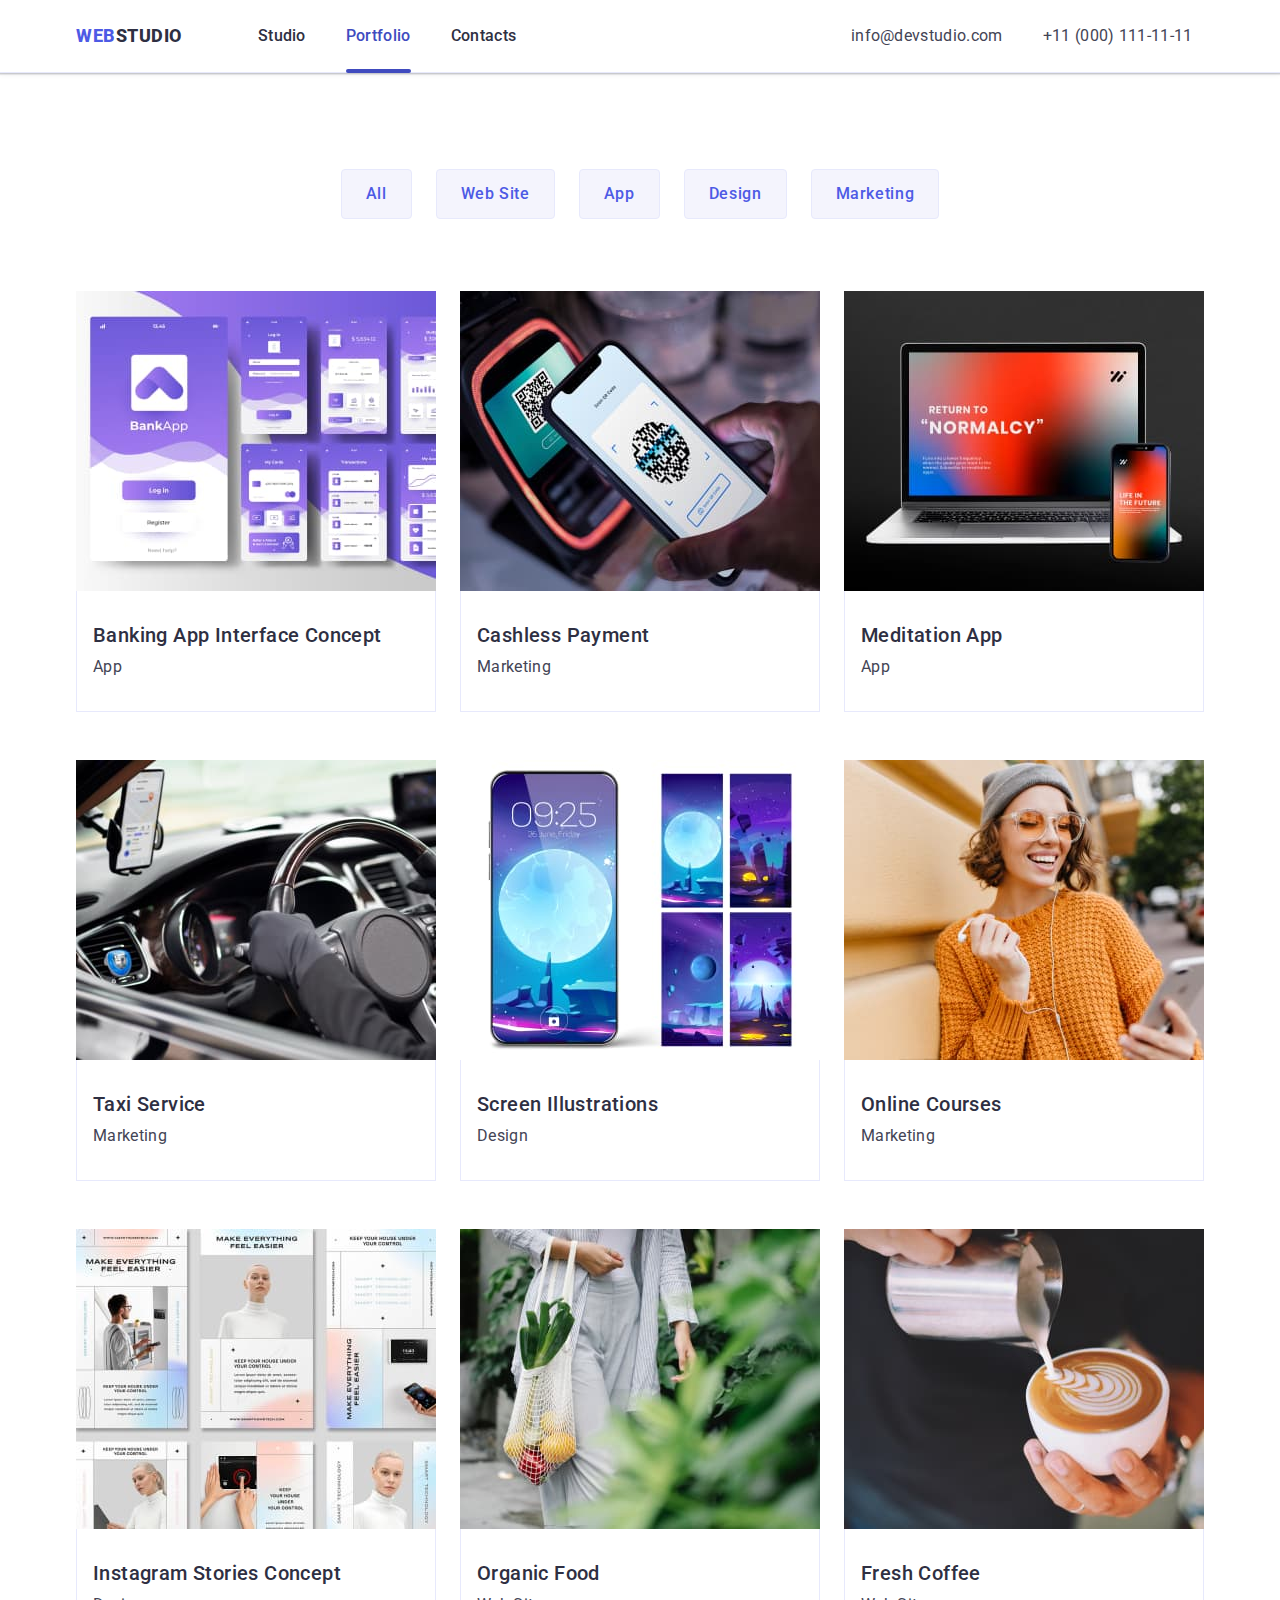
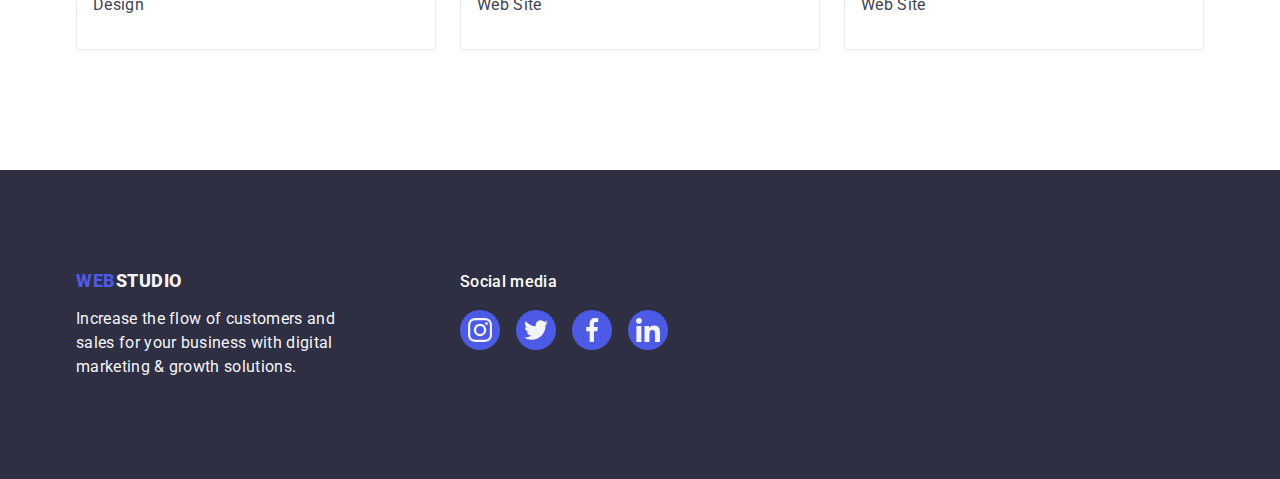
==== portfolio.html @ 7ac7cd2d "Initial commit" ====
<!DOCTYPE html>
<html lang="en">
  <head>
    <meta charset="UTF-8" />
    <meta http-equiv="X-UA-Compatible" content="IE=edge" />
    <meta name="webstudio" content="about company webstudio" />
    <title>homework4</title>
    <!-- Fonts -->
    <link rel="preconnect" href="https://fonts.googleapis.com" />
    <link rel="preconnect" href="https://fonts.gstatic.com" crossorigin />
    <link
      href="https://fonts.googleapis.com/css2?family=Raleway:wght@800&family=Roboto:wght@400;500;700;900&display=swap"
      rel="stylesheet" />
    <!-- Styles -->
    <link rel="stylesheet" href="./css/modern-normalize.min.css" />
    <link rel="stylesheet" href="./css/style.css" />
  </head>
  <body>
    <!-- Header -->
    <header class="header">
      <div class="header-top container">
        <nav class="navigation">
          <a class="logo-web link" href="./index.html">Web<span class="logo-studio">Studio</span></a>
          <ul class="header-nav list">
            <li class="nav-item">
              <a class="nav-link link" href="./index.html" target="_self">Studio</a>
            </li>
            <li class="nav-item">
              <a class="nav-link link after-active" href="./portfolio.html" target="_self">Portfolio</a>
            </li>
            <li class="nav-item"><a class="nav-link link" href="">Contacts</a></li>
          </ul>
        </nav>
        <address class="contacts">
          <ul class="list">
            <li>
              <a class="contacts-link link" href="mailto:info@devstudio.com">info@devstudio.com</a>
            </li>
            <li>
              <a class="contacts-link link" href="tel:+110001111111">+11 (000) 111-11-11</a>
            </li>
          </ul>
        </address>
      </div>
    </header>

    <main>
      <!--Gallery portfolio-->
      <section class="gallery">
        <div class="container">
          <h1 class="visually-hidden">The work we do</h1>
          <ul class="button-list list">
            <li><button class="button-item" type="button">All</button></li>
            <li><button class="button-item" type="button">Web Site</button></li>
            <li><button class="button-item" type="button">App</button></li>
            <li><button class="button-item" type="button">Design</button></li>
            <li><button class="button-item" type="button">Marketing</button></li>
          </ul>
          <ul class="gallery-list list">
            <li class="gallery-item">
              <a class="link" href="">
                <div class="overlay-container">
                  <img src="./images/portfolio/bank-app.jpg" alt="mobile banking" width="360" height="300" />
                  <p class="overlay-text">
                    14 Stylish and User-Friendly App Design Concepts · Task Manager App · Calorie Tracker App
                    · Exotic Fruit Ecommerce App · Cloud Storage App
                  </p>
                </div>
                <div class="gallery-item-container">
                  <h2 class="gallery-title">Banking App Interface Concept</h2>
                  <p class="gallery-text">App</p>
                </div>
              </a>
            </li>
            <li class="gallery-item">
              <a class="link" href="">
                <div class="overlay-container">
                  <img
                    src="./images/portfolio/qr-payments.jpg"
                    alt="pay with phone"
                    width="360"
                    height="300" />
                  <p class="overlay-text">
                    14 Stylish and User-Friendly App Design Concepts · Task Manager App · Calorie Tracker App
                    · Exotic Fruit Ecommerce App · Cloud Storage App
                  </p>
                </div>
                <div class="gallery-item-container">
                  <h2 class="gallery-title">Cashless Payment</h2>
                  <p class="gallery-text">Marketing</p>
                </div>
              </a>
            </li>
            <li class="gallery-item">
              <a class="link" href="">
                <div class="overlay-container">
                  <img
                    src="./images/portfolio/maditation-app.jpg"
                    alt="laptop with apps"
                    width="360"
                    height="300" />
                  <p class="overlay-text">
                    14 Stylish and User-Friendly App Design Concepts · Task Manager App · Calorie Tracker App
                    · Exotic Fruit Ecommerce App · Cloud Storage App
                  </p>
                </div>
                <div class="gallery-item-container">
                  <h2 class="gallery-title">Meditation App</h2>
                  <p class="gallery-text">App</p>
                </div>
              </a>
            </li>
            <li class="gallery-item">
              <a class="link" href="">
                <div class="overlay-container">
                  <img src="./images/portfolio/taxi.jpg" alt="taxi with a phone" width="360" height="300" />
                  <p class="overlay-text">
                    14 Stylish and User-Friendly App Design Concepts · Task Manager App · Calorie Tracker App
                    · Exotic Fruit Ecommerce App · Cloud Storage App
                  </p>
                </div>
                <div class="gallery-item-container">
                  <h2 class="gallery-title">Taxi Service</h2>
                  <p class="gallery-text">Marketing</p>
                </div>
              </a>
            </li>
            <li class="gallery-item">
              <a class="link" href="">
                <div class="overlay-container">
                  <img
                    src="./images/portfolio/wallpapers.jpg"
                    alt="phone with illustration"
                    width="360"
                    height="300" />
                  <p class="overlay-text">
                    14 Stylish and User-Friendly App Design Concepts · Task Manager App · Calorie Tracker App
                    · Exotic Fruit Ecommerce App · Cloud Storage App
                  </p>
                </div>
                <div class="gallery-item-container">
                  <h2 class="gallery-title">Screen Illustrations</h2>
                  <p class="gallery-text">Design</p>
                </div>
              </a>
            </li>
            <li class="gallery-item">
              <a class="link" href="">
                <div class="overlay-container">
                  <img
                    src="./images/portfolio/online-courses.jpg"
                    alt="girl with a phone"
                    width="360"
                    height="300" />
                  <p class="overlay-text">
                    14 Stylish and User-Friendly App Design Concepts · Task Manager App · Calorie Tracker App
                    · Exotic Fruit Ecommerce App · Cloud Storage App
                  </p>
                </div>
                <div class="gallery-item-container">
                  <h2 class="gallery-title">Online Courses</h2>
                  <p class="gallery-text">Marketing</p>
                </div>
              </a>
            </li>
            <li class="gallery-item">
              <a class="link" href="">
                <div class="overlay-container">
                  <img
                    src="./images/portfolio/instagram.jpg"
                    alt="stories instagram"
                    width="360"
                    height="300" />
                  <p class="overlay-text">
                    14 Stylish and User-Friendly App Design Concepts · Task Manager App · Calorie Tracker App
                    · Exotic Fruit Ecommerce App · Cloud Storage App
                  </p>
                </div>
                <div class="gallery-item-container">
                  <h2 class="gallery-title">Instagram Stories Concept</h2>
                  <p class="gallery-text">Design</p>
                </div>
              </a>
            </li>
            <li class="gallery-item">
              <a class="link" href="">
                <div class="overlay-container">
                  <img
                    src="./images/portfolio/food-organic.jpg"
                    alt="fruits in a net"
                    width="360"
                    height="300" />
                  <p class="overlay-text">
                    14 Stylish and User-Friendly App Design Concepts · Task Manager App · Calorie Tracker App
                    · Exotic Fruit Ecommerce App · Cloud Storage App
                  </p>
                </div>
                <div class="gallery-item-container">
                  <h2 class="gallery-title">Organic Food</h2>
                  <p class="gallery-text">Web Site</p>
                </div>
              </a>
            </li>
            <li class="gallery-item">
              <a class="link" href="">
                <div class="overlay-container">
                  <img src="./images/portfolio/coffee.jpg" alt="a cup of coffee" width="360" height="300" />
                  <p class="overlay-text">
                    14 Stylish and User-Friendly App Design Concepts · Task Manager App · Calorie Tracker App
                    · Exotic Fruit Ecommerce App · Cloud Storage App
                  </p>
                </div>
                <div class="gallery-item-container">
                  <h2 class="gallery-title">Fresh Coffee</h2>
                  <p class="gallery-text">Web Site</p>
                </div>
              </a>
            </li>
          </ul>
        </div>
      </section>
    </main>
    <!-- Footer -->
    <footer class="footer-area">
      <div class="container">
        <div class="logo-text-container">
          <a class="logo-footer logo-web link" href="./index.html"
            >Web<span class="logo-studio-footer">Studio</span></a
          >
          <p class="footer-text">
            Increase the flow of customers and sales for your business with digital marketing & growth
            solutions.
          </p>
        </div>
        <div class="logo-text-container">
          <p class="footer-media">Social media</p>
          <ul class="list">
            <li class="icon-footer">
              <a class="social-link" href="https://www.instagram.com/" target="_blank">
                <svg width="24" height="24" class="team-icon-footer">
                  <use href="./images/icons.svg#icon-instagram"></use>
                </svg>
              </a>
            </li>
            <li class="icon-footer">
              <a class="social-link" href="https://twitter.com/?lang=uk" target="_blank">
                <svg width="24" height="24" class="team-icon-footer">
                  <use href="./images/icons.svg#icon-twitter"></use>
                </svg>
              </a>
            </li>
            <li class="icon-footer">
              <a class="social-link" href="https://www.facebook.com/" target="_blank">
                <svg width="24" height="24" class="team-icon-footer">
                  <use href="./images/icons.svg#icon-facebook"></use>
                </svg>
              </a>
            </li>
            <li class="icon-footer">
              <a class="social-link" href="https://www.linkedin.com/" target="_blank">
                <svg width="24" height="24" class="team-icon-footer">
                  <use href="./images/icons.svg#icon-linkedin"></use>
                </svg>
              </a>
            </li>
          </ul>
        </div>
      </div>
    </footer>
  </body>
</html>
---- css/style.css ----
:root {
  --hover-color: #404bbf;
  --main-brandcolor: #2e2f42;
  --main-backgroundcolor: #f4f4fd;
  --logo-buttonscolor: #4d5ae5;
  --main-white: #ffffff;
  --main-textcolor: #434455;
  --gallery-button-border: #e7e9fc;
  --gallery-item-border: #e7e9fc;
  --header-border-bottom: #e7e9fc;
  --customers-color: #8e8f99;
  --hoverfooter-link: #31d0aa;
  --modal-backgroundcolor: #fcfcfc;
}

/**
  |============================
  | Global 
  |============================
*/

.link {
  text-decoration: none;
}

.list {
  list-style: none;
}

h1,
h2,
h3,
h4,
h5,
h6,
p {
  margin-top: 0;
  margin-bottom: 0;
}

ul,
ol {
  margin-top: 0;
  margin-bottom: 0;
  padding-left: 0;
}

img {
  display: block;
  max-width: 100%;
  height: auto;
}

.container {
  margin: 0 auto;
  width: 1158px;
  padding: 0 15px;
}

body {
  font-family: "Roboto", sans-serif;
  background-color: var(--main-white);
  color: var(--main-textcolor);
}

/**
  |============================
  | Header
  |============================
*/

.logo-web {
  font-weight: 800;
  font-size: 18px;
  line-height: 1.17;
  letter-spacing: 0.03em;
  text-transform: uppercase;
  color: var(--logo-buttonscolor);
  margin-right: 76px;
}

.header {
  background-color: var(--main-white);
  border-bottom: 1px solid var(--header-border-bottom);
  box-shadow: 0px 2px 1px rgba(46, 47, 66, 0.08), 0px 1px 1px rgba(46, 47, 66, 0.16),
    0px 1px 6px rgba(46, 47, 66, 0.08);
}

.header-top {
  display: flex;
  align-items: center;
}

.navigation {
  display: flex;
  align-items: center;
}

.header-nav {
  display: flex;
  gap: 40px;
  width: 261px;
}

.logo-studio {
  color: var(--main-brandcolor);
}

.nav-link {
  display: block;
  font-weight: 500;
  font-size: 16px;
  line-height: 1.5;
  letter-spacing: 0.02em;
  color: var(--main-brandcolor);
  padding: 24px 0;
  position: relative;
  transition: color 250ms cubic-bezier(0.4, 0, 0.2, 1);
}

.nav-link:hover,
.nav-link:focus {
  color: var(--hover-color);
}
.nav-link:active {
  color: var(--hover-color);
}

.after-active::after {
  content: "";
  position: absolute;
  display: block;
  width: 100%;
  height: 4px;
  left: 0;
  bottom: -1px;
  border-radius: 2px;
  background-color: var(--hover-color);
}

.after-active {
  color: var(--hover-color);
}

.contacts {
  font-style: normal;
  padding-left: 332px;
}

.contacts .list {
  display: flex;
  gap: 40px;
}

.contacts-link {
  font-size: 16px;
  line-height: 1.5;
  letter-spacing: 0.02em;
  color: var(--main-textcolor);
  transition: color 250ms cubic-bezier(0.4, 0, 0.2, 1);
}
.contacts-link:hover,
.contacts-link:focus {
  color: var(--hover-color);
}

/**
  |============================
  | Hero section
  |============================
*/

.main-hero {
  background-color: var(--main-brandcolor);
  padding: 188px 0;
  background-image: linear-gradient(to bottom, rgba(46, 47, 66, 0.7), rgba(46, 47, 66, 0.7)),
    url(../images/people-office.jpg);
  background-repeat: no-repeat;
  background-position: center;
  background-size: cover;
  max-width: 1440px;
  margin: 0 auto;
}

.main-slogan {
  font-weight: 700;
  font-size: 56px;
  line-height: 1.07;
  text-align: center;
  letter-spacing: 0.02em;
  color: var(--main-white);
  max-width: 496px;
  margin: 0 auto;
  margin-bottom: 48px;
}

.order-button {
  background: var(--logo-buttonscolor);
  font-weight: 500;
  font-size: 16px;
  line-height: 1.5;
  letter-spacing: 0.04em;
  color: var(--main-white);
  cursor: pointer;
  display: block;
  margin: 0 auto;
  min-width: 169px;
  height: 56px;
  border-radius: 4px;
  border: none;
  transition: background-color 250ms cubic-bezier(0.4, 0, 0.2, 1);
}
.order-button:hover,
.order-button:focus {
  background: var(--hover-color);
}

/**
  |============================
  | Benefits section
  |============================
*/

.visually-hidden {
  position: absolute;
  width: 1px;
  height: 1px;
  margin: -1px;
  border: 0;
  padding: 0;
  white-space: nowrap;
  clip-path: inset(100%);
  clip: rect(0 0 0 0);
  overflow: hidden;
}

.advantages-title {
  font-weight: 500;
  font-size: 20px;
  line-height: 1.2;
  letter-spacing: 0.02em;
  color: var(--main-brandcolor);
  margin-bottom: 8px;
}

.advantages-text {
  font-size: 16px;
  line-height: 1.5;
  letter-spacing: 0.02em;
}

.advantages .list {
  display: flex;
  gap: 24px;
}

.advantages-item:last-child {
  margin-right: 0;
}

.list .advantages-item {
  width: calc((100%-72px) / 4);
}

.advantages {
  padding: 120px 0;
}

.icon-advantage {
  display: inline-block;
  width: 64px;
  height: 64px;
}

.icon-advantages-container {
  display: flex;
  border-radius: 4px;
  justify-content: center;
  align-items: center;
  background-color: var(--main-backgroundcolor);
  margin-bottom: 8px;
  height: 112px;
}

/**
  |============================
  | Examples section
  |============================
*/

.second-title {
  font-weight: 700;
  font-size: 36px;
  line-height: 1.11;
  text-align: center;
  letter-spacing: 0.02em;
  text-transform: capitalize;
  color: var(--main-brandcolor);
  padding-bottom: 72px;
}

.examples {
  padding-bottom: 120px;
}

.examples .list {
  display: flex;
  gap: 24px;
}

.example-item {
  width: calc((100%-48px) / 3);
}

.example-item:last-child {
  margin-right: 0;
}

/**
  |============================
  | About-team section
  |============================
*/

.about-team {
  background-color: var(--main-backgroundcolor);
}

.team-title {
  font-weight: 700;
  font-size: 36px;
  line-height: 1.11;
  letter-spacing: 0.02em;
  text-align: center;
  text-transform: capitalize;
  color: var(--main-brandcolor);
  margin-bottom: 72px;
}

.team-members {
  background-color: var(--main-white);
  border-radius: 0px 0px 4px 4px;
  box-shadow: 0px 1px 6px rgba(46, 47, 66, 0.08), 0px 1px 1px rgba(46, 47, 66, 0.16),
    0px 2px 1px rgba(46, 47, 66, 0.08);
}

.members-name {
  font-weight: 500;
  font-size: 20px;
  line-height: 1.2;
  text-align: center;
  letter-spacing: 0.02em;
  color: var(--main-brandcolor);
  margin-bottom: 8px;
}

.members-position {
  font-size: 16px;
  line-height: 1.5;
  text-align: center;
  letter-spacing: 0.02em;
  margin-bottom: 8px;
}

.about-team {
  padding-top: 120px;
  padding-bottom: 120px;
}

.about-team .list {
  display: flex;
  gap: 24px;
  justify-content: center;
}

.team-members:last-child {
  margin-right: 0;
}

.team-members {
  width: calc((100%-72px) / 4);
}

.member-container {
  padding: 32px 0;
}

.member-icon {
  width: 40px;
  height: 40px;
}

.member-social {
  display: flex;
  width: 100%;
  height: 100%;
  background-color: var(--logo-buttonscolor);
  align-items: center;
  justify-content: center;
  border-radius: 50%;
  transition: background-color 250ms cubic-bezier(0.4, 0, 0.2, 1);
}

.member-icon a:hover,
.member-icon a:focus {
  background-color: var(--hover-color);
}

.team-icon {
  fill: var(--main-backgroundcolor);
}

/**
  |============================
  | Costomers section
  |============================
*/

.customers-section {
  padding-top: 120px;
  padding-bottom: 120px;
}

.customers-section .list {
  display: flex;
  justify-content: center;
  gap: 24px;
}

.customers-item:last-child {
  margin-right: 0;
}

.customers-item {
  width: calc((100% - 120px) / 6);
  height: 88px;
}

.customers-point {
  border: 1px solid var(--customers-color);
  border-radius: 4px;
  display: flex;
  width: 100%;
  height: 100%;
  justify-content: center;
  align-items: center;
  color: var(--customers-color);
  transition: border-color 250ms cubic-bezier(0.4, 0, 0.2, 1), color 250ms cubic-bezier(0.4, 0, 0.2, 1);
}

.customers-point:hover,
.customers-point:focus,
.customers-point:active {
  color: var(--hover-color);
  border-color: var(--hover-color);
}

.point-icon {
  fill: currentColor;
}

/**
  |============================
  | Footer
  |============================
*/

.footer-area {
  background-color: var(--main-brandcolor);
  padding: 100px 0;
}

.footer-text {
  font-size: 16px;
  line-height: 1.5;
  letter-spacing: 0.02em;
  color: var(--main-backgroundcolor);
  max-width: 264px;
}

.footer-media {
  font-weight: 500;
  font-size: 16px;
  line-height: 1.5;
  letter-spacing: 0.02em;
  color: var(--main-white);
  margin-bottom: 16px;
}

.logo-studio-footer {
  color: var(--main-backgroundcolor);
}

.logo-footer {
  display: inline-block;
  margin-bottom: 16px;
}

.footer-area .container {
  display: flex;
  align-items: baseline;
}

.logo-text-container {
  margin-right: 120px;
}

.footer-area .list {
  display: flex;
  gap: 16px;
}

.icon-footer {
  width: 40px;
  height: 40px;
}

.team-icon-footer {
  fill: var(--main-backgroundcolor);
}

.social-link:hover,
.social-link:focus {
  background-color: var(--hoverfooter-link);
}

.social-link {
  width: 100%;
  height: 100%;
  display: flex;
  align-items: center;
  justify-content: center;
  border-radius: 50%;
  background-color: var(--logo-buttonscolor);
  transition: background-color 250ms cubic-bezier(0.4, 0, 0.2, 1);
}

/**
  |============================
  | Gallery portfolio
  |============================
*/

.button-item {
  cursor: pointer;
  background-color: var(--main-backgroundcolor);
  color: var(--logo-buttonscolor);
  font-weight: 500;
  font-size: 16px;
  line-height: 1.5;
  text-align: center;
  letter-spacing: 0.04em;
  border: 1px solid var(--gallery-button-border);
  border-radius: 4px;
  padding: 12px 24px;
  transition: color 250ms cubic-bezier(0.4, 0, 0.2, 1), background-color 250ms cubic-bezier(0.4, 0, 0.2, 1),
    border-color 250ms cubic-bezier(0.4, 0, 0.2, 1), box-shadow 250ms cubic-bezier(0.4, 0, 0.2, 1);
}

.button-item:hover,
.button-item:focus {
  background-color: var(--hover-color);
  color: var(--main-white);
  border: 1px solid transparent;
  box-shadow: 0px 3px 1px rgba(0, 0, 0, 0.1), 0px 2px 1px rgba(0, 0, 0, 0.08), 0px 2px 2px rgba(0, 0, 0, 0.12);
}

.gallery-title {
  font-weight: 500;
  font-size: 20px;
  line-height: 1.2;
  letter-spacing: 0.02em;
  color: var(--main-brandcolor);
  margin-bottom: 8px;
}

.gallery-text {
  font-size: 16px;
  line-height: 1.5;
  letter-spacing: 0.02em;
  color: var(--main-textcolor);
}

.gallery {
  padding-top: 96px;
  padding-bottom: 120px;
}

.button-list {
  display: flex;
  justify-content: center;
  gap: 24px;
  margin-bottom: 72px;
}

.gallery-list {
  display: flex;
  flex-wrap: wrap;
  column-gap: 24px;
  row-gap: 48px;
}

.gallery-item {
  width: calc((100% - 48px) / 3);
}

.gallery-item-container {
  padding: 32px 16px;
  border: 1px solid var(--gallery-item-border);
  border-top: none;
}

.gallery-item .link {
  transition: box-shadow 250ms cubic-bezier(0.4, 0, 0.2, 1);
  display: block;
}

.gallery-item .link:hover,
.gallery-item .link:focus {
  box-shadow: 0px 1px 6px rgba(46, 47, 66, 0.08), 0px 1px 1px rgba(46, 47, 66, 0.16),
    0px 2px 1px rgba(46, 47, 66, 0.08);
}

.overlay-text {
  position: absolute;
  top: 0;
  font-size: 16px;
  line-height: 1.5;
  letter-spacing: 0.02em;
  color: var(--main-backgroundcolor);
  background-color: var(--logo-buttonscolor);
  padding: 40px 32px;
  height: 100%;
  width: 100%;
  transform: translateY(100%);
  transition: transform 250ms cubic-bezier(0.4, 0, 0.2, 1);
}

.gallery-item .link:hover .overlay-text,
.gallery-item .link:focus .overlay-text {
  transform: translateY(0%);
}

.overlay-container {
  position: relative;
  overflow: hidden;
}

/**
  |============================
  | Modal menu
  |============================
*/

.modal-conteiner {
  position: fixed;
  top: 0;
  left: 0;
  width: 100%;
  height: 100%;
  background-color: rgba(46, 47, 66, 0.4);
  transition: opacity 250ms cubic-bezier(0.4, 0, 0.2, 1), visibility 250ms cubic-bezier(0.4, 0, 0.2, 1);
}

.is-hidden {
  opacity: 0;
  visibility: hidden;
  pointer-events: none;
}

.order-form {
  position: absolute;
  top: 50%;
  left: 50%;
  transform: translate(-50%, -50%) scale(1);
  width: 408px;
  min-height: 584px;
  background: var(--modal-backgroundcolor);
  box-shadow: 0px 1px 1px rgba(0, 0, 0, 0.14), 0px 1px 3px rgba(0, 0, 0, 0.12), 0px 2px 1px rgba(0, 0, 0, 0.2);
  border-radius: 4px;
  transition: transform 250ms cubic-bezier(0.4, 0, 0.2, 1);
}

.modal-button {
  position: absolute;
  top: 24px;
  right: 24px;
  width: 24px;
  height: 24px;
  border-radius: 50%;
  display: flex;
  align-items: center;
  justify-content: center;
  background-color: var(--gallery-button-border);
  border: 1px solid rgba(0, 0, 0, 0.1);
  padding: 0;
  cursor: pointer;
  transition: background-color 250ms cubic-bezier(0.4, 0, 0.2, 1), border 250ms cubic-bezier(0.4, 0, 0.2, 1);
}

.modal-button:hover,
.modal-button:focus {
  background-color: var(--hover-color);
  border: none;
  fill: var(--main-white);
}

.close-button {
  transition: fill 250ms cubic-bezier(0.4, 0, 0.2, 1);
}
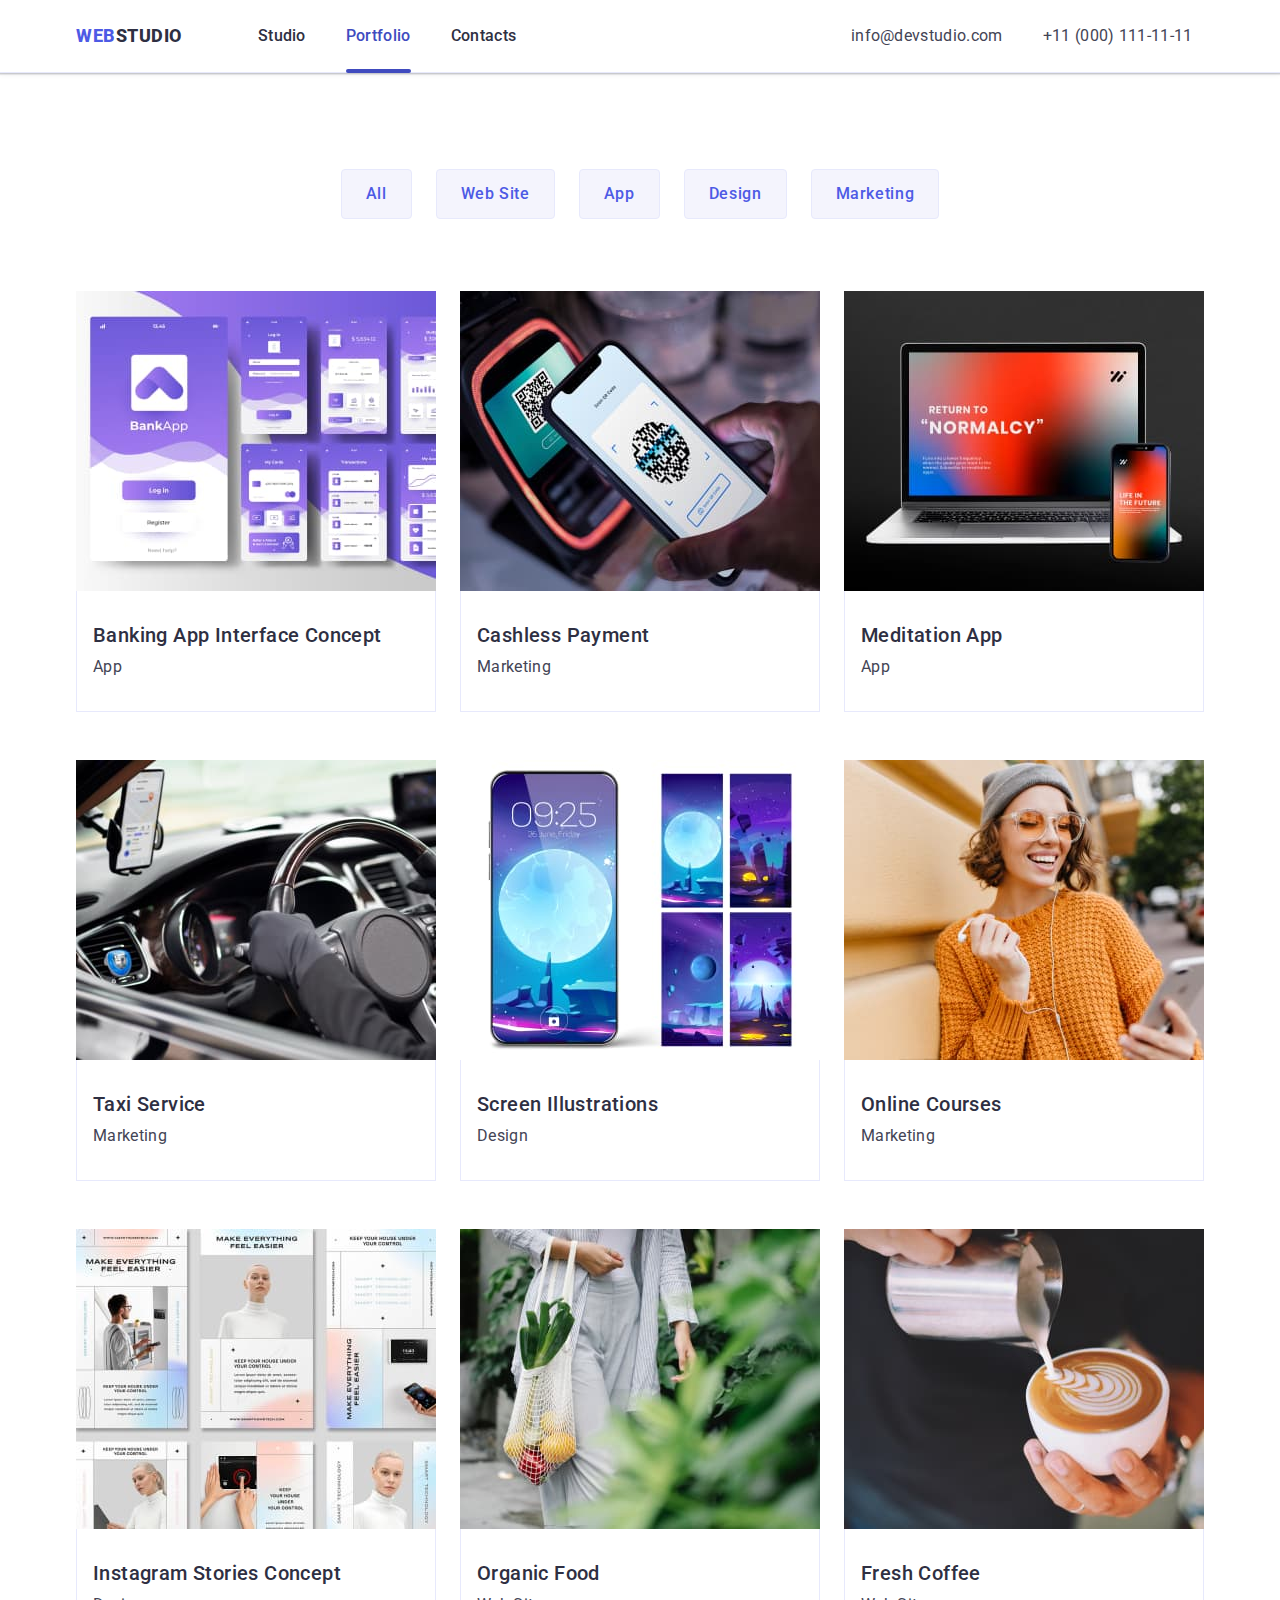
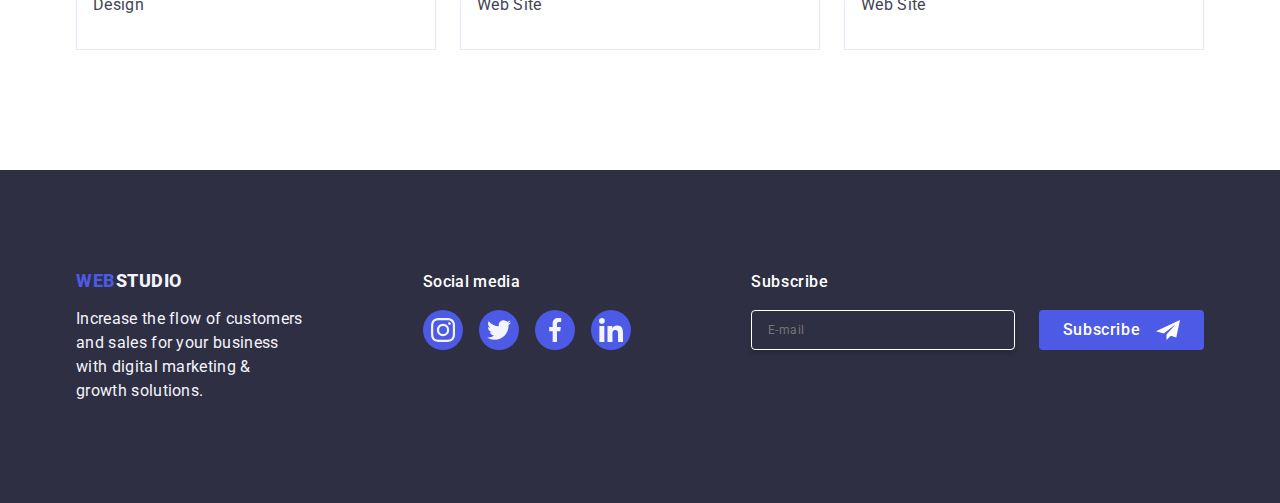
==== commit 25de1763: "fixed" ====
--- a/portfolio.html
+++ b/portfolio.html
@@ -265,6 +265,24 @@
             </li>
           </ul>
         </div>
+        <div class="footer-subscribe-box">
+          <p class="subscribe-text">Subscribe</p>
+          <form class="subscribe-footer">
+            <label class="subscribe-footer-lable">
+              <input
+                class="subscribe-footer-input"
+                type="email"
+                name="subscribe-footer-email"
+                placeholder="E-mail" />
+            </label>
+            <button class="subscribe-footer-btn" type="submit">
+              Subscribe
+              <svg class="footer-btn-icon" width="24" height="24">
+                <use href="./images/icons.svg#mail-footer"></use>
+              </svg>
+            </button>
+          </form>
+        </div>
       </div>
     </footer>
   </body>
--- a/css/style.css
+++ b/css/style.css
@@ -11,6 +11,7 @@
   --customers-color: #8e8f99;
   --hoverfooter-link: #31d0aa;
   --modal-backgroundcolor: #fcfcfc;
+  --modal-border: rgba(46, 47, 66, 0.4);
 }
 
 /**
@@ -535,6 +536,63 @@
   transition: background-color 250ms cubic-bezier(0.4, 0, 0.2, 1);
 }
 
+.subscribe-footer {
+  display: flex;
+  gap: 24px;
+}
+
+.subscribe-text {
+  font-size: 16px;
+  font-weight: 500;
+  line-height: 1.5;
+  letter-spacing: 0.64px;
+  color: var(--main-white);
+  margin-bottom: 16px;
+}
+
+.subscribe-footer-input {
+  width: 264px;
+  height: 40px;
+  border-radius: 4px;
+  border: 1px solid var(--main-white);
+  box-shadow: 0px 4px 4px 0px rgba(0, 0, 0, 0.15);
+  font-size: 12px;
+  line-height: 2;
+  letter-spacing: 0.48px;
+  color: var(--main-white);
+  padding-left: 16px;
+  background-color: transparent;
+}
+
+.subscribe-footer-btn {
+  display: flex;
+  align-items: center;
+  justify-content: center;
+  text-align: center;
+  font-size: 16px;
+  font-weight: 500;
+  line-height: 1.5;
+  letter-spacing: 0.64px;
+  color: var(--main-white);
+  background-color: var(--logo-buttonscolor);
+  border: none;
+  border-radius: 4px;
+  min-width: 165px;
+  height: 40px;
+  cursor: pointer;
+  transition: background-color 250ms cubic-bezier(0.4, 0, 0.2, 1);
+}
+
+.subscribe-footer-btn:hover,
+.subscribe-footer-btn:focus {
+  background: var(--hover-color);
+}
+
+.footer-btn-icon {
+  fill: currentColor;
+  margin-left: 16px;
+}
+
 /**
   |============================
   | Gallery portfolio
@@ -652,7 +710,7 @@
   |============================
 */
 
-.modal-conteiner {
+.backdrop {
   position: fixed;
   top: 0;
   left: 0;
@@ -668,7 +726,7 @@
   pointer-events: none;
 }
 
-.order-form {
+.modal {
   position: absolute;
   top: 50%;
   left: 50%;
@@ -679,9 +737,10 @@
   box-shadow: 0px 1px 1px rgba(0, 0, 0, 0.14), 0px 1px 3px rgba(0, 0, 0, 0.12), 0px 2px 1px rgba(0, 0, 0, 0.2);
   border-radius: 4px;
   transition: transform 250ms cubic-bezier(0.4, 0, 0.2, 1);
-}
-
-.modal-button {
+  padding: 72px 24px 24px;
+}
+
+.modal-button-close {
   position: absolute;
   top: 24px;
   right: 24px;
@@ -698,8 +757,8 @@
   transition: background-color 250ms cubic-bezier(0.4, 0, 0.2, 1), border 250ms cubic-bezier(0.4, 0, 0.2, 1);
 }
 
-.modal-button:hover,
-.modal-button:focus {
+.modal-button-close:hover,
+.modal-button-close:focus {
   background-color: var(--hover-color);
   border: none;
   fill: var(--main-white);
@@ -708,3 +767,140 @@
 .close-button {
   transition: fill 250ms cubic-bezier(0.4, 0, 0.2, 1);
 }
+
+.modal-text {
+  text-align: center;
+  font-size: 16px;
+  font-weight: 500;
+  line-height: 1.5;
+  letter-spacing: 0.32px;
+  color: var(--main-brandcolor);
+  margin-bottom: 16px;
+}
+
+.row-container {
+  margin-bottom: 8px;
+}
+
+.row-label {
+  display: block;
+  font-size: 12px;
+  line-height: 1.17;
+  letter-spacing: 0.48px;
+  margin-bottom: 4px;
+  color: var(--customers-color);
+}
+
+.row-input {
+  position: relative;
+}
+
+.input-item {
+  width: 100%;
+  height: 40px;
+  border-radius: 4px;
+  border: 1px solid var(--modal-border);
+  background-color: transparent;
+  padding-left: 38px;
+  outline: none;
+  transition: border-color 250ms cubic-bezier(0.4, 0, 0.2, 1);
+}
+
+.lable-icon {
+  position: absolute;
+  top: 50%;
+  left: 16px;
+  transform: translateY(-50%);
+  fill: var(--main-brandcolor);
+}
+
+.input-item:focus + .lable-icon {
+  fill: var(--logo-buttonscolor);
+}
+
+.input-item:focus {
+  border-color: var(--logo-buttonscolor);
+}
+
+.comment-box {
+  margin-bottom: 16px;
+}
+
+.comment {
+  width: 100%;
+  height: 120px;
+  border-radius: 4px;
+  border: 1px solid var(--modal-border);
+  resize: none;
+  padding: 8px 16px;
+  font-size: 12px;
+  line-height: 1.17;
+  letter-spacing: 0.48px;
+  background-color: transparent;
+  color: var(--modal-border);
+  outline: none;
+}
+
+.comment:focus {
+  border-color: var(--logo-buttonscolor);
+}
+
+.privacy-box {
+  margin-bottom: 24px;
+}
+
+.checkbox-accept {
+  display: inline-flex;
+  align-items: center;
+  justify-content: center;
+  fill: transparent;
+  width: 16px;
+  height: 16px;
+  border-radius: 2px;
+  border: 1px solid var(--modal-border);
+  transition: background-color 250ms cubic-bezier(0.4, 0, 0.2, 1), border 250ms cubic-bezier(0.4, 0, 0.2, 1),
+    fill 250ms cubic-bezier(0.4, 0, 0.2, 1);
+}
+
+.privacy-lable {
+  font-size: 12px;
+  line-height: 1.17;
+  letter-spacing: 0.48px;
+  color: var(--customers-color);
+}
+
+.link-privacy {
+  font-size: 12px;
+  line-height: 1.17;
+  letter-spacing: 0.48px;
+  color: var(--logo-buttonscolor);
+}
+
+.privacy-input:checked + .privacy-lable .checkbox-accept {
+  fill: var(--main-backgroundcolor);
+  border: none;
+  background-color: var(--hover-color);
+}
+
+.btn-modal-send {
+  display: block;
+  min-width: 169px;
+  height: 56px;
+  margin: 0 auto;
+  border-radius: 4px;
+  background: var(--logo-buttonscolor);
+  box-shadow: 0px 4px 4px 0px rgba(0, 0, 0, 0.15);
+  font-size: 16px;
+  font-weight: 500;
+  line-height: 1.5;
+  letter-spacing: 0.64px;
+  color: var(--main-white);
+  border: none;
+  cursor: pointer;
+  transition: background-color 250ms cubic-bezier(0.4, 0, 0.2, 1);
+}
+
+.btn-modal-send:hover,
+.btn-modal-send:focus {
+  background: var(--hover-color);
+}
